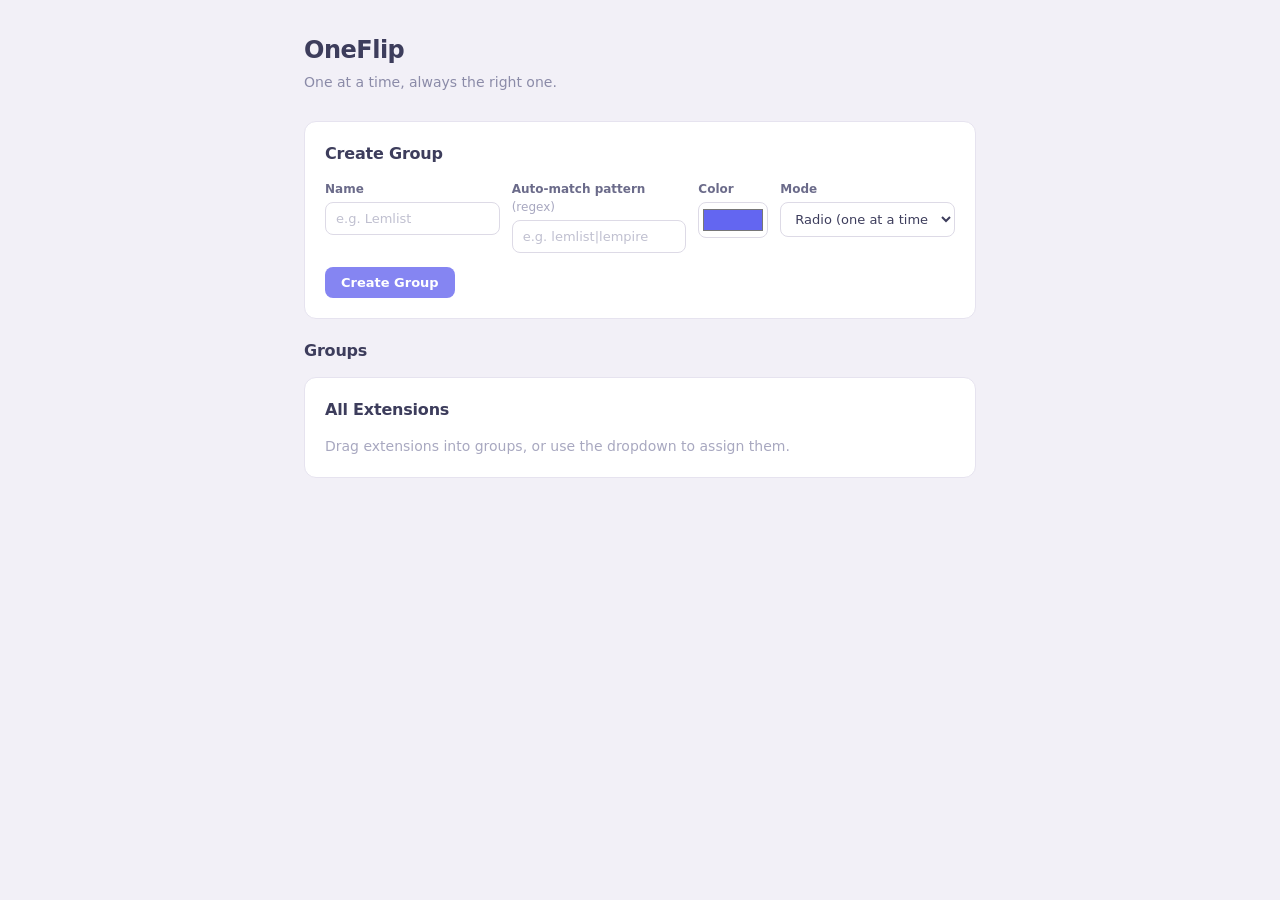
==== settings/index.html @ 66840e26 "feat: add settings page Full group management UI with create/edit/delete, drag-and-drop extension as" ====
<!DOCTYPE html>
<html lang="en">
<head>
  <meta charset="UTF-8">
  <meta name="viewport" content="width=device-width, initial-scale=1.0">
  <title>OneFlip — Settings</title>
  <link rel="stylesheet" href="style.css">
</head>
<body>
  <div class="container">
    <header>
      <h1>OneFlip</h1>
      <p class="subtitle">One at a time, always the right one.</p>
    </header>

    <!-- Create Group -->
    <section class="card" id="create-section">
      <h2>Create Group</h2>
      <form id="create-form">
        <div class="form-row">
          <div class="field">
            <label for="group-name">Name</label>
            <input type="text" id="group-name" placeholder="e.g. Lemlist" required>
          </div>
          <div class="field">
            <label for="group-pattern">Auto-match pattern <span class="hint">(regex)</span></label>
            <input type="text" id="group-pattern" placeholder="e.g. lemlist|lempire">
          </div>
          <div class="field small">
            <label for="group-color">Color</label>
            <input type="color" id="group-color" value="#6366f1">
          </div>
          <div class="field">
            <label for="group-mode">Mode</label>
            <select id="group-mode">
              <option value="radio">Radio (one at a time)</option>
              <option value="free">Free (independent)</option>
            </select>
          </div>
        </div>
        <button type="submit" class="btn primary">Create Group</button>
      </form>
    </section>

    <!-- Groups -->
    <section id="groups-section">
      <h2>Groups</h2>
      <div id="groups-list"></div>
    </section>

    <!-- All Extensions -->
    <section class="card" id="extensions-section">
      <h2>All Extensions</h2>
      <p class="hint">Drag extensions into groups, or use the dropdown to assign them.</p>
      <div id="extensions-list"></div>
    </section>
  </div>

  <script type="module" src="app.js"></script>
</body>
</html>
---- settings/style.css ----
* {
  margin: 0;
  padding: 0;
  box-sizing: border-box;
}

body {
  font-family: -apple-system, BlinkMacSystemFont, 'Segoe UI', system-ui, sans-serif;
  font-size: 14px;
  color: #3d3d5c;
  background: #f2f0f7;
  line-height: 1.5;
}

.container {
  max-width: 720px;
  margin: 0 auto;
  padding: 32px 24px;
}

/* Header */
header {
  margin-bottom: 28px;
}

header h1 {
  font-size: 24px;
  font-weight: 700;
  letter-spacing: -0.5px;
  color: #3d3d5c;
}

.subtitle {
  color: #8b8ba8;
  margin-top: 4px;
}

/* Cards */
.card {
  background: #fff;
  border: 1px solid #e6e3ef;
  border-radius: 12px;
  padding: 20px;
  margin-bottom: 20px;
}

h2 {
  font-size: 16px;
  font-weight: 600;
  margin-bottom: 14px;
  letter-spacing: -0.2px;
  color: #3d3d5c;
}

/* Form */
.form-row {
  display: flex;
  gap: 12px;
  flex-wrap: wrap;
  margin-bottom: 14px;
}

.field {
  flex: 1;
  min-width: 150px;
}

.field.small {
  flex: 0 0 70px;
  min-width: 70px;
}

label {
  display: block;
  font-size: 12px;
  font-weight: 600;
  color: #6b6b8a;
  margin-bottom: 4px;
}

.hint {
  font-weight: 400;
  color: #a8a8c0;
}

input[type="text"],
select {
  width: 100%;
  padding: 8px 10px;
  border: 1px solid #dddae6;
  border-radius: 8px;
  font-size: 13px;
  font-family: inherit;
  background: #fff;
  color: #3d3d5c;
  transition: border-color 0.15s;
}

input[type="text"]::placeholder {
  color: #c0c0d0;
}

input[type="text"]:focus,
select:focus {
  outline: none;
  border-color: #8585f2;
  box-shadow: 0 0 0 3px rgba(133, 133, 242, 0.12);
}

input[type="color"] {
  width: 100%;
  height: 36px;
  padding: 2px;
  border: 1px solid #dddae6;
  border-radius: 8px;
  cursor: pointer;
  background: #fff;
}

/* Buttons */
.btn {
  padding: 8px 16px;
  border: none;
  border-radius: 8px;
  font-size: 13px;
  font-weight: 600;
  font-family: inherit;
  cursor: pointer;
  transition: all 0.15s;
}

.btn.primary {
  background: #8585f2;
  color: #fff;
}

.btn.primary:hover {
  background: #7575d8;
}

.btn.danger {
  background: #fce4e4;
  color: #d05050;
}

.btn.danger:hover {
  background: #f8d0d0;
}

.btn.danger.confirming {
  background: #d05050;
  color: #fff;
  font-size: 11px;
  padding: 4px 10px;
}

.btn.ghost {
  background: none;
  color: #8b8ba8;
  padding: 4px 8px;
}

.btn.ghost:hover {
  color: #3d3d5c;
  background: #f2f0f7;
}

/* Group card */
.group-card {
  background: #fff;
  border: 1px solid #e6e3ef;
  border-radius: 12px;
  margin-bottom: 12px;
  overflow: hidden;
}

.group-card-header {
  display: flex;
  align-items: center;
  gap: 10px;
  padding: 14px 16px;
  border-bottom: 1px solid #eeedf4;
}

.group-card-dot {
  width: 10px;
  height: 10px;
  border-radius: 50%;
  flex-shrink: 0;
}

.group-card-name {
  font-weight: 600;
  font-size: 15px;
  flex: 1;
  color: #3d3d5c;
}

.group-card-meta {
  font-size: 12px;
  color: #a8a8c0;
}

.group-card-actions {
  display: flex;
  gap: 4px;
}

.group-card-body {
  padding: 12px 16px;
}

.group-card-body .ext-chip {
  display: inline-flex;
  align-items: center;
  gap: 6px;
  padding: 4px 10px;
  background: #f2f0f7;
  border-radius: 6px;
  font-size: 12px;
  margin: 3px;
  color: #5c5c78;
}

.ext-chip img {
  width: 16px;
  height: 16px;
  border-radius: 3px;
}

.ext-chip .remove-ext {
  cursor: pointer;
  color: #b0b0c8;
  font-size: 14px;
  line-height: 1;
  margin-left: 2px;
}

.ext-chip .remove-ext:hover {
  color: #d05050;
}

.group-card-empty {
  color: #b0b0c8;
  font-size: 13px;
  font-style: italic;
}

/* Edit form inline */
.group-edit {
  padding: 12px 16px;
  border-top: 1px solid #eeedf4;
  display: none;
}

.group-edit.open {
  display: block;
}

.group-edit .form-row {
  margin-bottom: 10px;
}

/* Extension list in settings */
.ext-list-item {
  display: flex;
  align-items: center;
  gap: 10px;
  padding: 8px 12px;
  border-bottom: 1px solid #f0eef5;
  transition: background 0.12s;
}

.ext-list-item:last-child {
  border-bottom: none;
}

.ext-list-item:hover {
  background: #f8f7fb;
}

.ext-list-icon {
  width: 24px;
  height: 24px;
  border-radius: 5px;
  flex-shrink: 0;
}

.ext-list-icon img {
  width: 24px;
  height: 24px;
  border-radius: 5px;
}

.ext-list-name {
  flex: 1;
  font-weight: 500;
  font-size: 13px;
  color: #3d3d5c;
}

.ext-list-type {
  font-size: 11px;
  color: #a8a8c0;
}

.ext-list-assign {
  width: 150px;
}

.ext-list-assign select {
  padding: 4px 6px;
  font-size: 12px;
}

/* Drop target on group cards */
.group-card.drop-target {
  outline: 2px solid #8585f2;
  outline-offset: -2px;
  background: #f0eef7;
}

/* Toast notification */
.toast {
  position: fixed;
  bottom: 20px;
  right: 20px;
  background: #5c5ca0;
  color: #fff;
  padding: 10px 18px;
  border-radius: 8px;
  font-size: 13px;
  opacity: 0;
  transform: translateY(8px);
  transition: all 0.25s;
  z-index: 100;
}

.toast.show {
  opacity: 1;
  transform: translateY(0);
}
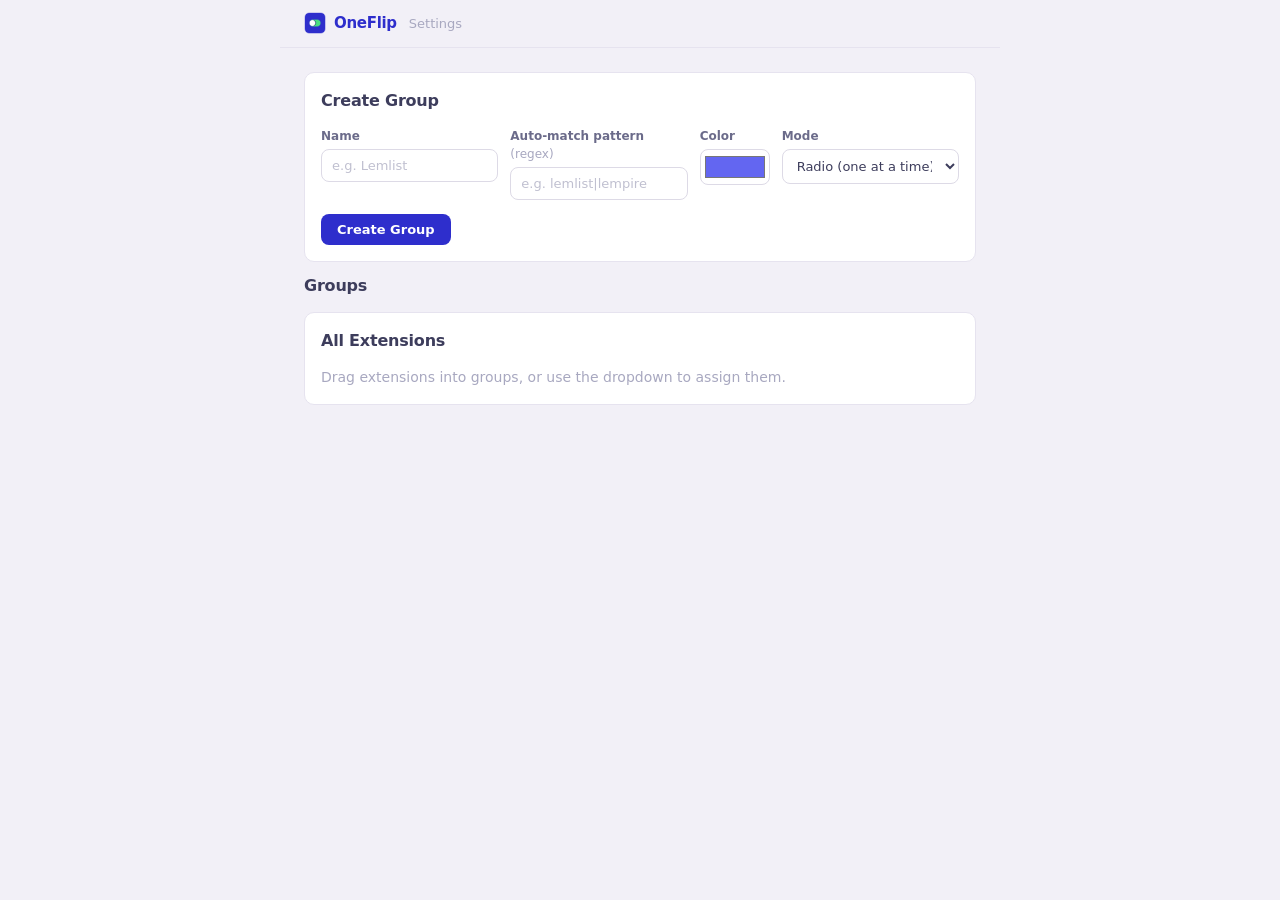
==== commit 9aa092b2: "refactor: align settings page with popup design Match popup visual language: compact sticky header w" ====
--- a/settings/index.html
+++ b/settings/index.html
@@ -9,8 +9,11 @@
 <body>
   <div class="container">
     <header>
-      <h1>OneFlip</h1>
-      <p class="subtitle">One at a time, always the right one.</p>
+      <div class="header-brand">
+        <img src="../assets/icon-32.png" alt="" width="22" height="22">
+        <span>OneFlip</span>
+      </div>
+      <p class="subtitle">Settings</p>
     </header>
 
     <!-- Create Group -->
--- a/settings/style.css
+++ b/settings/style.css
@@ -15,33 +15,52 @@
 .container {
   max-width: 720px;
   margin: 0 auto;
-  padding: 32px 24px;
+  padding: 0 24px 32px;
 }
 
 /* Header */
 header {
-  margin-bottom: 28px;
-}
-
-header h1 {
-  font-size: 24px;
+  display: flex;
+  align-items: center;
+  gap: 12px;
+  padding: 12px 24px;
+  margin: 0 -24px 24px;
+  background: #f2f0f7;
+  border-bottom: 1px solid #e6e3ef;
+  position: sticky;
+  top: 0;
+  z-index: 10;
+}
+
+.header-brand {
+  display: flex;
+  align-items: center;
+  gap: 8px;
+}
+
+.header-brand img {
+  border-radius: 4px;
+}
+
+.header-brand span {
+  font-size: 15px;
   font-weight: 700;
-  letter-spacing: -0.5px;
-  color: #3d3d5c;
+  letter-spacing: -0.3px;
+  color: #2E2ECC;
 }
 
 .subtitle {
-  color: #8b8ba8;
-  margin-top: 4px;
+  color: #a8a8c0;
+  font-size: 13px;
 }
 
 /* Cards */
 .card {
   background: #fff;
   border: 1px solid #e6e3ef;
-  border-radius: 12px;
-  padding: 20px;
-  margin-bottom: 20px;
+  border-radius: 10px;
+  padding: 16px;
+  margin-bottom: 12px;
 }
 
 h2 {
@@ -103,8 +122,8 @@
 input[type="text"]:focus,
 select:focus {
   outline: none;
-  border-color: #8585f2;
-  box-shadow: 0 0 0 3px rgba(133, 133, 242, 0.12);
+  border-color: #2E2ECC;
+  box-shadow: 0 0 0 3px rgba(46, 46, 204, 0.1);
 }
 
 input[type="color"] {
@@ -130,12 +149,12 @@
 }
 
 .btn.primary {
-  background: #8585f2;
+  background: #2E2ECC;
   color: #fff;
 }
 
 .btn.primary:hover {
-  background: #7575d8;
+  background: #2424a6;
 }
 
 .btn.danger {
@@ -169,7 +188,7 @@
 .group-card {
   background: #fff;
   border: 1px solid #e6e3ef;
-  border-radius: 12px;
+  border-radius: 10px;
   margin-bottom: 12px;
   overflow: hidden;
 }
@@ -177,28 +196,33 @@
 .group-card-header {
   display: flex;
   align-items: center;
-  gap: 10px;
-  padding: 14px 16px;
+  gap: 8px;
+  padding: 10px 12px;
   border-bottom: 1px solid #eeedf4;
 }
 
 .group-card-dot {
-  width: 10px;
-  height: 10px;
+  width: 8px;
+  height: 8px;
   border-radius: 50%;
   flex-shrink: 0;
 }
 
 .group-card-name {
   font-weight: 600;
-  font-size: 15px;
+  font-size: 12px;
+  text-transform: uppercase;
+  letter-spacing: 0.5px;
   flex: 1;
-  color: #3d3d5c;
+  color: #8b8ba8;
 }
 
 .group-card-meta {
-  font-size: 12px;
+  font-size: 10px;
   color: #a8a8c0;
+  background: #f2f0f7;
+  padding: 2px 6px;
+  border-radius: 4px;
 }
 
 .group-card-actions {
@@ -315,7 +339,7 @@
 
 /* Drop target on group cards */
 .group-card.drop-target {
-  outline: 2px solid #8585f2;
+  outline: 2px solid #2E2ECC;
   outline-offset: -2px;
   background: #f0eef7;
 }
